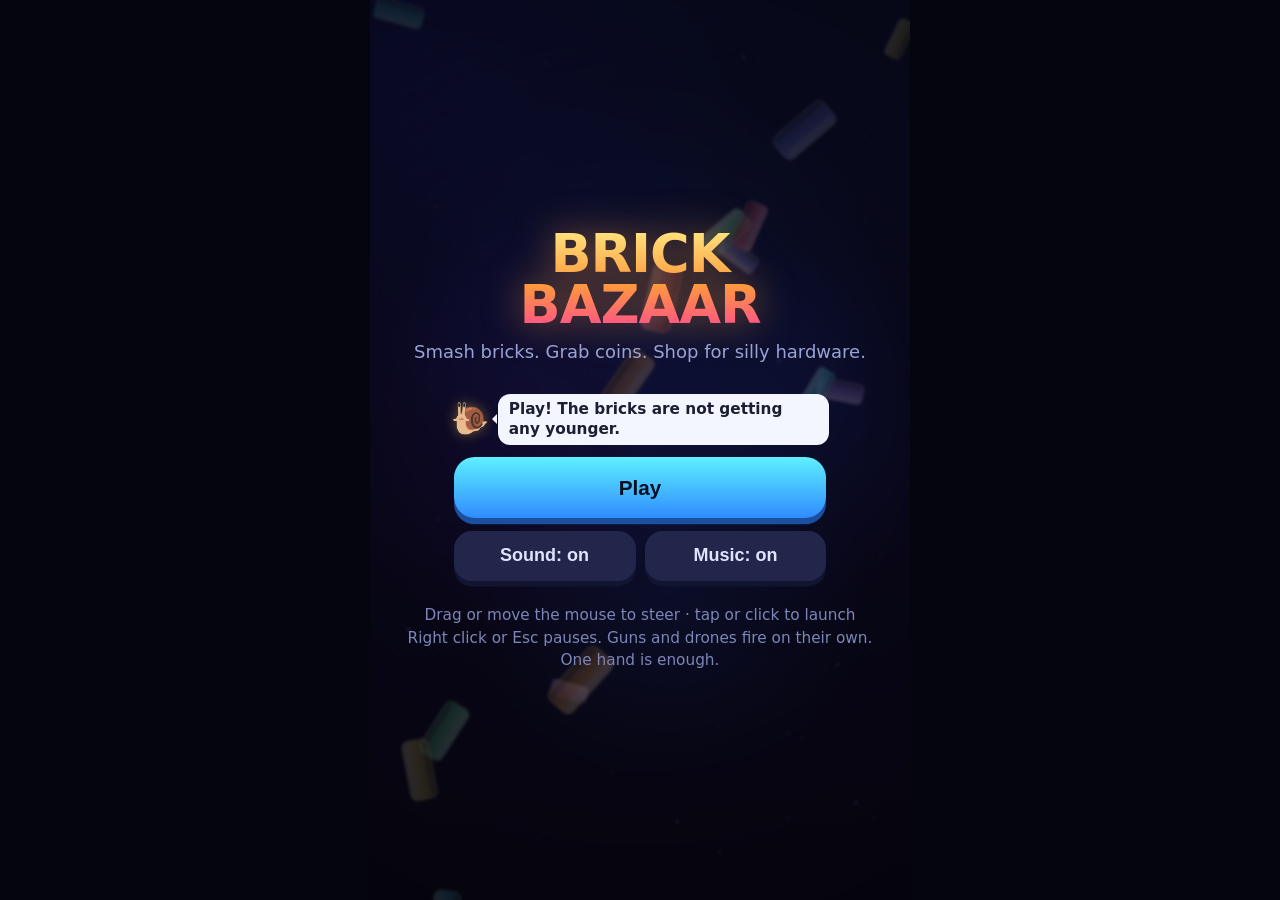
==== brick-bazaar/index.html @ 011cdf93 "feat(brick-bazaar): dropped ideas revisited: creatures, genre rounds, seals Ideas from earlier round" ====
<!doctype html>
<html lang="en">
<head>
<meta charset="utf-8">
<meta name="viewport" content="width=device-width, initial-scale=1, maximum-scale=1, user-scalable=no, viewport-fit=cover">
<meta name="theme-color" content="#0b0d1a">
<meta name="apple-mobile-web-app-capable" content="yes">
<meta name="mobile-web-app-capable" content="yes">
<title>Brick Bazaar</title>
<link rel="stylesheet" href="style.css?v=21">
<link rel="stylesheet" href="minigames.css?v=21">
</head>
<body>
<div id="wrap">
  <canvas id="game"></canvas>
  <button id="pauseBtn" aria-label="Pause">II</button>
  <div id="overlay"></div>
</div>
<script src="audio.js?v=21"></script>
<script src="levels.js?v=21"></script>
<script src="snail.js?v=21"></script>
<script src="minigames.js?v=21"></script>
<script src="rounds.js?v=21"></script>
<script src="game.js?v=21"></script>
</body>
</html>
---- brick-bazaar/style.css ----
* { box-sizing: border-box; -webkit-tap-highlight-color: transparent; }
html, body {
  margin: 0; height: 100%; background: #05060d; color: #e8ecff;
  font-family: system-ui, -apple-system, "Segoe UI", Roboto, sans-serif;
  overflow: hidden; user-select: none; -webkit-user-select: none;
  overscroll-behavior: none;
}
body { display: flex; align-items: center; justify-content: center; }
#wrap { position: relative; }
canvas { display: block; touch-action: none; }

#pauseBtn {
  position: absolute; top: 0.5em; right: 0.5em; width: 2.6em; height: 2.6em;
  border-radius: 0.8em; border: 1px solid #ffffff30; background: #ffffff14; color: #e8ecff;
  font-weight: 800; font-size: 1em; letter-spacing: -0.1em; cursor: pointer; display: none;
}

#overlay {
  position: absolute; inset: 0; display: none; flex-direction: column;
  background: rgba(6, 7, 18, 0.92); backdrop-filter: blur(3px); -webkit-backdrop-filter: blur(3px);
  touch-action: pan-y;
}
#overlay.show { display: flex; }

.center { margin: auto; text-align: center; padding: 1.5em; width: 100%; }
.logo { font-size: 3em; font-weight: 900; line-height: 0.95; letter-spacing: -0.02em;
  background: linear-gradient(180deg, #ffe680, #ff9a3d 55%, #ff4f8b); -webkit-background-clip: text;
  background-clip: text; color: transparent; margin-bottom: 0.2em; }
.tag { color: #9aa3d6; margin-bottom: 1.8em; }
.big {
  display: block; width: 100%; max-width: 18em; margin: 0.6em auto; padding: 0.9em 1em;
  font-size: 1.15em; font-weight: 800; border-radius: 1em; border: 0; cursor: pointer;
  background: linear-gradient(180deg, #5ef0ff, #2f8cff); color: #041021;
  box-shadow: 0 0.3em 0 #1b4fa0;
}
.big:active { transform: translateY(0.2em); box-shadow: 0 0.1em 0 #1b4fa0; }
.big.alt { background: #22264a; color: #dfe4ff; box-shadow: 0 0.3em 0 #121530; }
.big.gold { background: linear-gradient(180deg, #ffe680, #ffb02e); color: #2a1700; box-shadow: 0 0.3em 0 #a86a00; }
.hint { color: #7d86b8; font-size: 0.85em; margin-top: 1.5em; line-height: 1.5; }
.stat { font-size: 1.1em; margin: 0.3em 0; color: #c9d0ff; }
.stat b { color: #ffe680; }
h2 { margin: 0 0 0.6em; font-size: 2em; }

/* Shop */
.shop { display: flex; flex-direction: column; height: 100%; padding: 0.8em 0.8em 0.6em; }
.shop-head { display: flex; align-items: center; justify-content: space-between; gap: 0.5em; }
.shop-head .t { font-size: 1.5em; font-weight: 900; color: #ffe680; }
.shop-head .sub { color: #9aa3d6; font-size: 0.85em; }
.coins { font-size: 1.35em; font-weight: 900; color: #ffd84a; background: #2a2410; border: 1px solid #ffd84a55;
  padding: 0.3em 0.7em; border-radius: 0.8em; white-space: nowrap; }
.summary { margin-top: 0.5em; font-size: 0.8em; color: #b8c0f0; background: #ffffff0d; border-radius: 0.7em;
  padding: 0.45em 0.7em; display: flex; flex-wrap: wrap; gap: 0.2em 0.9em; }
.summary b { color: #ffe680; }
.tabs { display: grid; grid-template-columns: repeat(4, 1fr); gap: 0.35em; margin: 0.6em 0 0.5em; flex-shrink: 0; }
.tabs::-webkit-scrollbar { display: none; }
.tab { min-width: 0; overflow: hidden; text-overflow: ellipsis; padding: 0.55em 0.3em; border-radius: 0.7em; border: 1px solid #ffffff1c; background: #ffffff0a;
  color: #b8c0f0; font-weight: 700; font-size: 0.85em; cursor: pointer; white-space: nowrap; }
.tab.on { background: #ffe680; color: #251a00; border-color: #ffe680; }
.items { flex: 1; overflow-y: auto; display: grid; grid-template-columns: 1fr 1fr; gap: 0.5em; align-content: start;
  padding-bottom: 0.4em; -webkit-overflow-scrolling: touch; touch-action: pan-y; }
.card { background: #161a36; border: 1px solid #ffffff14; border-radius: 0.9em; padding: 0.6em; display: flex;
  flex-direction: column; gap: 0.3em; min-height: 9.5em; }
.card .top { display: flex; align-items: center; gap: 0.4em; }
.card .ic { font-size: 1.6em; line-height: 1; }
.card .nm { font-weight: 800; font-size: 0.95em; line-height: 1.15; }
.card .ds { font-size: 0.75em; color: #a3abd9; line-height: 1.3; flex: 1; }
.pips { display: flex; gap: 0.2em; }
.pip { width: 0.7em; height: 0.35em; border-radius: 0.2em; background: #ffffff1f; }
.pip.on { background: #5ef0ff; }
.buy { border: 0; border-radius: 0.6em; padding: 0.55em 0.4em; font-weight: 800; font-size: 0.9em; cursor: pointer;
  background: linear-gradient(180deg, #ffe680, #ffb02e); color: #2a1700; }
.buy.no { background: #2b2f52; color: #7f88bb; cursor: default; }
.buy.max { background: #1f3b2c; color: #7cf2a8; cursor: default; }
.card.locked { opacity: 0.55; }
.shopfoot { padding-top: 0.5em; }
.shopfoot .big { margin: 0 auto; max-width: none; }
.flash { animation: fl 0.35s; }
@keyframes fl { 0% { transform: scale(1); } 40% { transform: scale(1.04); background: #2a3a6a; } 100% { transform: scale(1); } }

/* Translucent overlay: the canvas stays visible behind menus and results */
#overlay.see { background: rgba(6, 7, 18, 0.62); backdrop-filter: blur(1.5px); -webkit-backdrop-filter: blur(1.5px); }
.pair { display: flex; gap: 0.5em; max-width: 20.7em; margin: 0.6em auto; }
.pair .big { margin: 0; font-size: 1em; padding: 0.8em 0.4em; }
.logo { filter: drop-shadow(0 0 0.35em #ff9a3d88); animation: logo 2.6s ease-in-out infinite; }
@keyframes logo { 0%, 100% { transform: translateY(0) rotate(-1.5deg); } 50% { transform: translateY(-0.12em) rotate(1.5deg); } }
.big { position: relative; overflow: hidden; }
.big.gold::after { content: ""; position: absolute; top: 0; bottom: 0; width: 30%; left: -40%;
  background: linear-gradient(100deg, transparent, #ffffff90, transparent); animation: shine 2.4s infinite; }
@keyframes shine { 0%, 55% { left: -40%; } 100% { left: 120%; } }
.newbest { font-weight: 900; color: #ffe680; letter-spacing: 0.1em; margin-bottom: 0.5em; animation: pulse 0.7s ease-in-out infinite alternate; }
@keyframes pulse { from { transform: scale(1); } to { transform: scale(1.12); } }
.owned { text-align: left; max-width: 20.7em; margin: 0.8em auto 0; font-size: 0.78em; color: #a3abd9; line-height: 1.45; }
.owned b { color: #ffe680; }

/* Level results */
.tally-sub { color: #9aa3d6; font-weight: 800; letter-spacing: 0.12em; font-size: 0.85em; }
.tally-title { font-size: 2.8em; font-weight: 900; line-height: 1; margin: 0.1em 0 0.15em;
  background: linear-gradient(180deg, #ffffff, #ffe680 50%, #ff9a3d); -webkit-background-clip: text; background-clip: text; color: transparent;
  animation: pop 0.5s cubic-bezier(0.2, 1.6, 0.4, 1) both; }
@keyframes pop { from { transform: scale(0.3); opacity: 0; } to { transform: scale(1); opacity: 1; } }
.stars { font-size: 3.4em; line-height: 1; letter-spacing: 0.08em; }
.star { display: inline-block; color: #ffffff22; }
.star.on { color: #ffd84a; text-shadow: 0 0 0.3em #ffb02e; animation: star 0.5s cubic-bezier(0.2, 1.8, 0.4, 1) both; }
@keyframes star { from { transform: scale(0) rotate(-120deg); opacity: 0; } to { transform: scale(1) rotate(0); opacity: 1; } }
.starnotes { display: flex; justify-content: center; flex-wrap: wrap; gap: 0.2em 0.9em; font-size: 0.8em; margin: 0.4em 0 1em; }
.starnotes .ok { color: #7cf2a8; }
.starnotes .no { color: #7d86b8; }
.trows { max-width: 17em; margin: 0 auto; }
.trow { display: flex; justify-content: space-between; padding: 0.28em 0; color: #c9d0ff; border-bottom: 1px solid #ffffff12; }
.trow b { color: #ffe680; font-variant-numeric: tabular-nums; }
.trow.total { border-bottom: 0; font-size: 1.35em; font-weight: 900; color: #ffffff; padding-top: 0.45em; }
.trow.total b::after { content: " 🪙"; }
.tally-streak { color: #9aa3d6; font-size: 0.85em; margin: 0.5em 0 1.1em; }
.tally-streak b { color: #ffe680; }

/* Relic choice */
.relics { display: flex; flex-direction: column; gap: 0.6em; max-width: 21em; margin: 0 auto; }
.relic { display: grid; grid-template-columns: 3em 1fr; grid-template-rows: auto auto; column-gap: 0.7em; text-align: left; cursor: pointer;
  padding: 0.8em; border-radius: 1em; border: 2px solid #ffe68066; background: linear-gradient(160deg, #2a2350, #161a36); color: #e8ecff;
  font: inherit; animation: pop 0.45s cubic-bezier(0.2, 1.5, 0.4, 1) both; box-shadow: 0 0 1.2em #ffb02e33; }
.relic:active { transform: scale(0.97); border-color: #ffe680; }
.ric { grid-row: 1 / 3; font-size: 2.4em; line-height: 1; align-self: center; text-align: center; }
.rnm { font-weight: 900; font-size: 1.1em; color: #ffe680; }
.rds { font-size: 0.82em; color: #b8c0f0; line-height: 1.3; }
.relicbar { margin-top: 0.4em; font-size: 0.85em; color: #9aa3d6; }
.relicbar span { font-size: 1.25em; margin-left: 0.15em; }

/* Shop extras */
.card { position: relative; }
.card.can { border-color: #ffe68055; }
.card.onsale { border-color: #ff7ad9; box-shadow: 0 0 0.9em #ff7ad944; }
.sale { position: absolute; top: -0.45em; right: -0.3em; background: #ff4f8b; color: #fff; font-weight: 900; font-size: 0.72em;
  padding: 0.2em 0.5em; border-radius: 0.6em; transform: rotate(8deg); animation: pulse 0.6s ease-in-out infinite alternate; }
.tab { position: relative; overflow: visible; }
.tab.can::after { content: ""; position: absolute; top: -0.2em; right: -0.2em; width: 0.6em; height: 0.6em; border-radius: 50%; background: #7cf2a8; box-shadow: 0 0 0.4em #7cf2a8; }
.tab i { font-style: normal; font-weight: 900; color: #ff7ad9; margin-left: 0.25em; }
.tab.on i { color: #b0124e; }
.coins.bump { animation: bump 0.3s; }
@keyframes bump { 40% { transform: scale(1.18); } }

/* Wild tab, lucky spin */
.lvl { font-size: 0.75em; font-weight: 800; color: #5ef0ff; }
.shopmsg { margin-top: 0.4em; padding: 0.4em 0.7em; border-radius: 0.7em; background: #2a2410; border: 1px solid #ffd84a55; color: #ffe680;
  font-weight: 800; font-size: 0.9em; animation: pop 0.35s cubic-bezier(0.2, 1.5, 0.4, 1) both; }
.spin { max-width: 18em; margin: 0 auto 0.6em; min-height: 3.4em; }
.spin .big { margin: 0 auto; font-size: 1em; padding: 0.7em 1em; border: 2px dashed #ffe68088; }
.reel { font-size: 2.2em; line-height: 1.2; }
.prize { font-weight: 900; color: #ffe680; animation: pop 0.4s cubic-bezier(0.2, 1.6, 0.4, 1) both; }

/* Stock that arrives level by level */
.sale.new { background: #2f8cff; }
.notabs { margin: 0.7em 0 0.6em; color: #9aa3d6; font-size: 0.85em; }
.teaser { grid-column: 1 / -1; text-align: center; padding: 0.8em; border: 1px dashed #ffffff2a; border-radius: 0.9em; color: #7d86b8; font-size: 0.85em; }
.unlock { max-width: 20em; margin: 0 auto 0.8em; padding: 0.5em 0.7em; border-radius: 0.8em; background: #12233f; border: 1px solid #5ef0ff55;
  color: #bfe9ff; font-size: 0.85em; line-height: 1.5; animation: pop 0.45s cubic-bezier(0.2, 1.5, 0.4, 1) 0.9s both; }
.unlock b { color: #ffffff; white-space: nowrap; }
.tab { font-size: 0.82em; }
.tally-title.late { color: #ff8a5c; text-shadow: 0 0 0.6em #ff2a4d88; }
.trow.lost { color: #ff9aa8; }
.trow.lost b { color: #ff6b8b; }
.heatnote { max-width: 20em; margin: 0 auto 0.8em; padding: 0.5em 0.7em; border-radius: 0.8em; background: #14263a; border: 1px solid #a8e6ff55; color: #cfeaff; font-size: 0.85em; }
.heatnote.up { background: #3a1a12; border-color: #ff9a3d88; color: #ffd9b0; font-weight: 700; }
.nospin { color: #ff9aa8; font-size: 0.85em; margin: 0 0 0.8em; }
.keeper { display: flex; align-items: center; gap: 0.5em; margin-top: 0.45em; flex-shrink: 0; }
.keeper .snail { font-size: 1.7em; line-height: 1; filter: drop-shadow(0 0 0.2em #ffd84a66); }
.keeper .bubble { position: relative; flex: 1; padding: 0.4em 0.7em; border-radius: 0.8em; background: #f4f6ff; color: #1b1f33; font-size: 0.85em; font-weight: 600; line-height: 1.25; }
.keeper .bubble::before { content: ""; position: absolute; left: -0.4em; top: 50%; margin-top: -0.35em; border: 0.35em solid transparent; border-right-color: #f4f6ff; border-left: 0; }
.minis { display: flex; gap: 0.4em; margin-bottom: 0.4em; }
.mini { flex: 1; padding: 0.45em 0.4em; border-radius: 0.7em; border: 1px solid #ffffff2a; background: #ffffff10; color: #e8ecff; font: inherit; font-size: 0.85em; font-weight: 700; cursor: pointer; }
.mini:disabled { opacity: 0.4; cursor: default; }
.mini.armed { background: #ffd84a; color: #2a2410; border-color: #ffd84a; }
.shopmsg .mini { display: inline-block; flex: none; margin-left: 0.4em; padding: 0.2em 0.6em; background: #ffd84a; color: #2a2410; border-color: #ffd84a; }
.stk { display: grid; grid-template-columns: 2.2em 1fr; column-gap: 0.5em; align-items: center; padding: 0.55em 0.6em; border-radius: 0.9em; background: #ffffff08; border: 1px solid #ffffff14; color: #7d86b8; }
.stk .si { grid-row: 1 / 3; font-size: 1.7em; text-align: center; filter: grayscale(1) opacity(0.5); }
.stk b { font-size: 0.85em; }
.stk i { font-style: normal; font-size: 0.72em; line-height: 1.25; }
.stk.on { background: #12233f; border-color: #5ef0ff55; color: #c9d0ff; }
.stk.on .si { filter: none; }
.stk.on b { color: #ffffff; }
.stat.life { font-size: 0.85em; color: #9aa3d6; margin-top: 0.8em; }
.relic.kit { padding-top: 0.5em; padding-bottom: 0.5em; }
.big:disabled { opacity: 0.45; cursor: default; }
.crash { max-width: 19em; margin: 0 auto; background: #c9ccd6; color: #15171f; border: 2px solid #ffffff; border-right-color: #6a6f80; border-bottom-color: #6a6f80; text-align: left; font-family: Tahoma, Verdana, sans-serif; }
.crash .ct { background: #1b2a8a; color: #ffffff; font-weight: 700; font-size: 0.85em; padding: 0.35em 0.6em; }
.crash .cb { padding: 1em 0.8em; font-size: 0.9em; line-height: 1.5; }
.cbtns { display: flex; gap: 0.6em; justify-content: center; padding: 0 0.8em 0.9em; }
.cbtn { flex: 1; padding: 0.4em; background: #c9ccd6; border: 2px solid #ffffff; border-right-color: #6a6f80; border-bottom-color: #6a6f80; font: inherit; font-size: 0.85em; color: #15171f; cursor: pointer; }
.tallyv { display: flex; flex-direction: column; width: 100%; height: 100%; padding: 1em 1.2em 0.8em; text-align: center; }
.tbody { flex: 1; min-height: 0; overflow-y: auto; display: flex; flex-direction: column; justify-content: center; }
.tbody > * { flex-shrink: 0; }
.tfoot { flex-shrink: 0; padding-top: 0.6em; }
.tfoot .big { margin: 0 auto; }
.tparts { font-size: 0.72em; color: #7d86b8; text-align: right; padding: 0.15em 0 0.3em; }
.chip { max-width: 21em; margin: 0.35em auto 0; padding: 0.35em 0.7em; border-radius: 0.8em; background: #14263a; border: 1px solid #a8e6ff44; color: #cfeaff; font-size: 0.8em; }
.chip.hot { background: #3a1a12; border-color: #ff9a3d88; color: #ffd9b0; font-weight: 700; }
.chip.bad { background: #3a1222; border-color: #ff6b8b66; color: #ffb0c0; }
.chip.new { background: #12233f; border-color: #5ef0ff55; color: #c9d0ff; }
.chip b { color: #ffffff; white-space: nowrap; }
.tallyv .keeper, .center .keeper { max-width: 21em; margin: 0.6em auto 0.2em; text-align: left; }
.tallyv .unlock { margin: 0.35em auto 0; font-size: 0.8em; }
.tallyv .stars { font-size: 2.8em; }
.tallyv .trows { width: 100%; margin-top: 0.5em; }
.mghost { width: 100%; height: 100%; }
.relic .rds i { font-style: normal; color: #ffe680; }

/* Seals, sets and the price lock */
.purse { display: flex; flex-direction: column; align-items: flex-end; gap: 0.25em; }
.coins.seals { font-size: 0.95em; color: #bfe9ff; background: #12233f; border-color: #5ef0ff55; }
.setline { font-size: 0.68em; line-height: 1.25; color: #9aa3d6; border-top: 1px dashed #ffffff22; padding-top: 0.3em; }
.setline.on { color: #7cf2a8; }
.sale.lock { background: #2f8cff; }
---- brick-bazaar/minigames.css ----
/* Brick Bazaar arcade mini-games. All sizes in em: the host font size scales everything. */

.mg-root { display: flex; flex-direction: column; height: 100%; width: 100%; padding: 0.8em; gap: 0.35em;
  color: #e8ecff; text-align: center; overflow: hidden; touch-action: manipulation;
  user-select: none; -webkit-user-select: none; }
.mg-root button { font: inherit; color: inherit; -webkit-tap-highlight-color: transparent; }

.mg-head { display: flex; align-items: center; justify-content: center; gap: 0.35em; flex-shrink: 0; }
.mg-ic { font-size: 1.8em; line-height: 1; }
.mg-title { font-size: 1.6em; font-weight: 900; color: #ffe680; line-height: 1.1; }
.mg-rules { color: #b8c0f0; font-size: 0.95em; min-height: 1.3em; flex-shrink: 0; }
.mg-stake { font-size: 0.9em; color: #9aa3d6; background: #ffffff0d; border-radius: 0.7em; padding: 0.35em 0.7em;
  align-self: center; max-width: 100%; flex-shrink: 0; }
.mg-stake b { color: #ffe680; }

.mg-area { flex: 1; min-height: 0; position: relative; display: flex; flex-direction: column; justify-content: center; }
.mg-foot { flex-shrink: 0; min-height: 4.2em; display: flex; flex-direction: column; justify-content: flex-end; }

.mg-big { display: block; width: 100%; max-width: 18em; margin: 0.5em auto 0.3em; padding: 0.9em 1em;
  font-size: 1.15em; font-weight: 800; border-radius: 1em; border: 0; cursor: pointer;
  background: linear-gradient(180deg, #5ef0ff, #2f8cff); color: #041021; box-shadow: 0 0.3em 0 #1b4fa0; }
.mg-root .mg-big.mg-gold { background: linear-gradient(180deg, #ffe680, #ffb02e); color: #2a1700; box-shadow: 0 0.3em 0 #a86a00; }
.mg-big:active { transform: translateY(0.2em); box-shadow: 0 0.1em 0 #a86a00; }

.mg-result { font-size: 1.05em; color: #ff9aa8; animation: mg-pop 0.4s cubic-bezier(0.2, 1.6, 0.4, 1) both; }
.mg-result b { color: #ffffff; }
.mg-result.mg-won { color: #ffe680; }
.mg-keeper { display: flex; align-items: center; gap: 0.5em; margin-top: 0.45em; text-align: left; }
.mg-snail { font-size: 1.7em; line-height: 1; filter: drop-shadow(0 0 0.2em #ffd84a66); }
.mg-bubble { position: relative; flex: 1; padding: 0.4em 0.7em; border-radius: 0.8em; background: #f4f6ff; color: #1b1f33;
  font-size: 0.85em; font-weight: 600; line-height: 1.25; }
.mg-bubble::before { content: ""; position: absolute; left: -0.4em; top: 50%; margin-top: -0.35em;
  border: 0.35em solid transparent; border-right-color: #f4f6ff; border-left: 0; }

@keyframes mg-pop { from { transform: scale(0.6); opacity: 0; } to { transform: none; opacity: 1; } }
@keyframes mg-pulse { from { box-shadow: 0 0 0 0 #ffe68000; } to { box-shadow: 0 0 0 0.25em #ffe68055; } }
@keyframes mg-wobble { from { transform: rotate(-6deg); } to { transform: rotate(6deg); } }

/* Shell Game */
.mg-shells { position: relative; height: 10em; width: 100%; max-width: 24em; margin: 0 auto; }
.mg-shell { position: absolute; top: 2.5em; width: 33.333%; height: 6em; padding: 0; border: 0; background: none;
  cursor: pointer; transition: left var(--mg-d, 300ms) ease-in-out, transform var(--mg-d, 300ms) ease-in-out; }
.mg-cup { position: absolute; left: 0; right: 0; bottom: 0.5em; font-size: 3.4em; line-height: 1; z-index: 1;
  transition: transform 0.3s ease; filter: drop-shadow(0 0.1em 0.1em #0008); }
.mg-pearl { position: absolute; left: 50%; bottom: 0.6em; width: 1.4em; height: 1.4em; margin-left: -0.7em; border-radius: 50%;
  background: radial-gradient(circle at 35% 30%, #ffffff, #e6e2ff 40%, #a9a3d6); box-shadow: 0 0 0.6em #ffffffaa; opacity: 0; transition: opacity 0.2s; }
.mg-shell.mg-has.mg-up .mg-pearl { opacity: 1; }
.mg-shell.mg-up .mg-cup { transform: translateY(-0.75em); }
.mg-shell::after { content: ""; position: absolute; left: 15%; right: 15%; bottom: 0.2em; height: 0.5em; border-radius: 50%; background: #0006; }
.mg-pick .mg-shell .mg-cup { animation: mg-wobble 0.5s ease-in-out infinite alternate; }
.mg-shell.mg-chosen::after { background: #ffe68088; }

/* Snail Race */
.mg-lanes { display: flex; flex-direction: column; gap: 0.45em; width: 100%; }
.mg-lane { display: flex; flex-direction: column; gap: 0.2em; width: 100%; padding: 0.45em 0.55em; border-radius: 0.9em;
  border: 1px solid #ffffff14; background: #161a36; cursor: pointer; text-align: left; }
.mg-pick .mg-lane { animation: mg-pulse 0.7s ease-in-out infinite alternate; }
.mg-lane.mg-bet { border-color: #ffe680; background: #2a2410; }
.mg-lane.mg-lead .mg-track { background: #ffffff14; }
.mg-lane.mg-winner { border-color: #7cf2a8; box-shadow: 0 0 1em #7cf2a855; }
.mg-lane-info { display: flex; flex-wrap: wrap; align-items: baseline; gap: 0.1em 0.6em; font-size: 0.9em; }
.mg-lane-info b { flex: 1; min-width: 6em; }
.mg-odds { font-weight: 900; color: #5ef0ff; }
.mg-pays { color: #ffe680; font-size: 0.85em; }
.mg-track { position: relative; height: 3.1em; border-radius: 0.6em; background: #ffffff08;
  border-right: 0.25em dashed #ffffffaa; }
.mg-runner { position: absolute; left: 0; bottom: 0.1em; width: 2em; text-align: center; }
.mg-body { display: inline-block; font-size: 1.6em; line-height: 1.1; transform: scaleX(-1); }
.mg-sleep .mg-body { opacity: 0.6; }
.mg-say { position: absolute; bottom: 2.7em; left: 0; white-space: nowrap; padding: 0.1em 0.45em; border-radius: 0.6em;
  background: #f4f6ff; color: #1b1f33; font-size: 0.7em; font-weight: 700; opacity: 0; transition: opacity 0.15s; z-index: 2;
  pointer-events: none; }
.mg-say.mg-on { opacity: 1; }

/* Whack-a-Thief */
.mg-whack-bar { display: flex; align-items: center; gap: 0.6em; width: 100%; max-width: 22em; margin: 0 auto; }
.mg-score { font-weight: 900; color: #ffe680; white-space: nowrap; }
.mg-timebox { flex: 1; height: 0.6em; border-radius: 0.3em; background: #ffffff14; overflow: hidden; }
.mg-time { display: block; width: 100%; height: 100%; background: linear-gradient(90deg, #ff4f8b, #ffe680); }
.mg-cry { min-height: 1.4em; font-size: 0.85em; color: #ff9aa8; font-weight: 700; margin: 0.2em 0; }
.mg-grid { display: grid; grid-template-columns: repeat(3, 1fr); gap: 0.5em; width: 100%; max-width: 22em; margin: 0 auto; }
.mg-crate { position: relative; aspect-ratio: 1; padding: 0; border-radius: 0.9em; border: 1px solid #ffffff14;
  background: #161a36; cursor: pointer; overflow: hidden; touch-action: none; }
.mg-box { position: absolute; left: 0; right: 0; bottom: 0.05em; font-size: 2.6em; line-height: 1; z-index: 1; pointer-events: none; }
.mg-pop { position: absolute; left: 0; right: 0; bottom: 0.4em; font-size: 2.8em; line-height: 1; pointer-events: none;
  transform: translateY(1.2em); transition: transform 0.12s ease-out; }
.mg-crate.mg-out .mg-pop { transform: translateY(-0.15em); z-index: 2; }
.mg-crate.mg-out { background: #2a1d3a; }
.mg-crate.mg-out.mg-is-snail { background: #13302a; }
.mg-crate.mg-hit { background: #4a1530; }

/* Mortimer on the game area */
.mg-root [hidden] { display: none; }
.mg-keeper.mg-live { width: 100%; max-width: 22em; margin: 0 auto 0.5em; flex-shrink: 0; }
.mg-snail.mg-hop { animation: mg-hop 0.35s ease-out; }
@keyframes mg-hop { 40% { transform: translateY(-0.35em) rotate(-8deg); } }

/* Claw Machine */
.mg-cab { position: relative; height: 12em; width: 100%; max-width: 22em; margin: 0 auto; border-radius: 0.9em;
  border: 0.2em solid #ff4f8b; background: linear-gradient(180deg, #1d2350, #161a36); overflow: hidden; }
.mg-claw { position: absolute; top: 0; left: 8.333%; width: 2.6em; margin-left: -1.3em; z-index: 3;
  display: flex; flex-direction: column; align-items: center; pointer-events: none; }
.mg-cable { width: 0.2em; height: 1em; background: #b8c0f0; transition: height 0.8s ease-in-out; }
.mg-claw.mg-down .mg-cable { height: 7.4em; }
.mg-hand { width: 2.4em; height: 1.4em; border: 0.3em solid #ffe680; border-top-width: 0.45em; border-radius: 0.3em 0.3em 1.2em 1.2em;
  border-bottom-color: transparent; transition: transform 0.2s; }
.mg-claw.mg-shut .mg-hand { transform: scaleX(0.7); }
.mg-prize { position: absolute; bottom: 0; width: 16.667%; height: 4em; transition: transform 0.25s ease-in; }
.mg-prize.mg-lift { transform: translateY(-6.4em); transition: transform 0.8s ease-in-out; }
.mg-prize.mg-won .mg-toy { animation: mg-pop 0.4s cubic-bezier(0.2, 1.6, 0.4, 1) both; filter: drop-shadow(0 0 0.3em #ffe680); }
.mg-toy { position: absolute; left: 0; right: 0; bottom: 1.1em; font-size: 2.4em; line-height: 1; }
.mg-tag { position: absolute; left: 0; right: 0; bottom: 0.1em; font-size: 0.8em; font-weight: 900; color: #ffe680; }
.mg-pick .mg-drop { animation: mg-pulse 0.7s ease-in-out infinite alternate; }

/* Higher or Lower */
.mg-pips { display: flex; justify-content: center; gap: 0.5em; margin-bottom: 0.6em; }
.mg-pip { padding: 0.2em 0.6em; border-radius: 0.6em; background: #ffffff0d; color: #9aa3d6; font-weight: 800; }
.mg-pip.mg-on { background: #ffe680; color: #2a1700; animation: mg-pop 0.4s cubic-bezier(0.2, 1.6, 0.4, 1) both; }
.mg-cards { display: flex; justify-content: center; gap: 1.2em; margin-bottom: 0.4em; }
.mg-card { width: 3.2em; height: 4.4em; border-radius: 0.4em; background: #f4f6ff; color: #1b1f33; font-size: 1.9em; font-weight: 900;
  display: flex; align-items: center; justify-content: center; box-shadow: 0 0.2em 0 #0006; }
.mg-card.mg-red { color: #e0204f; }
.mg-card.mg-back { background: repeating-linear-gradient(45deg, #2f8cff, #2f8cff 0.3em, #1b4fa0 0.3em, #1b4fa0 0.6em);
  border: 0.12em solid #f4f6ff; }
.mg-card.mg-deal { animation: mg-wobble 0.25s ease-in-out infinite alternate; }
.mg-hilo { display: grid; grid-template-columns: 1fr 1fr; gap: 0 0.6em; width: 100%; max-width: 22em; margin: 0 auto; }
.mg-hilo .mg-big { padding: 0.8em 0.4em; }
.mg-hilo .mg-cash { grid-column: 1 / -1; }
.mg-root .mg-big:disabled { opacity: 0.45; cursor: default; }

/* Snail Curling */
.mg-rink { display: flex; justify-content: center; align-items: flex-end; gap: 0.8em; }
.mg-ice { position: relative; width: 6.5em; margin: 1em 0 1.2em; border-radius: 0.8em;
  background: linear-gradient(180deg, #cfe9ff, #eef6ff); box-shadow: 0 0 0 0.6em #cfe9ff, 0 0 0 0.75em #ffffff33; }
.mg-house { position: absolute; left: 50%; width: 0; height: 0; }
.mg-ring { position: absolute; left: 0; top: 0; transform: translate(-50%, -50%); border-radius: 50%; }
.mg-ring:nth-child(1) { background: #2f8cff; }
.mg-ring:nth-child(2) { background: #f4f6ff; }
.mg-ring:nth-child(3) { background: #ff4f8b; }
.mg-leaf { position: absolute; left: 0; top: 0; transform: translate(-50%, -50%); font-size: 0.9em; line-height: 1; }
.mg-stone { position: absolute; left: 50%; bottom: 0; font-size: 1.8em; line-height: 1; transform: translate(-50%, 50%); z-index: 2;
  filter: drop-shadow(0 0.1em 0.1em #0006); }
.mg-stone.mg-slide { transition: bottom 1.6s cubic-bezier(0.15, 0.7, 0.3, 1), opacity 0.3s; }
.mg-stone.mg-gone { opacity: 0; }
.mg-meter { position: relative; width: 1.2em; margin: 1em 0 1.2em; border-radius: 0.6em; background: #ffffff14; overflow: hidden; }
.mg-fill { position: absolute; left: 0; right: 0; bottom: 0; height: 0; background: linear-gradient(0deg, #5ef0ff, #ff4f8b); }
.mg-mark { position: absolute; left: 0; right: 0; height: 0.25em; margin-bottom: -0.125em; background: #ffe680; z-index: 1; }
.mg-shots { min-height: 1.4em; font-weight: 900; color: #ffe680; }
.mg-hold { touch-action: none; -webkit-touch-callout: none; }
.mg-pick .mg-hold { animation: mg-pulse 0.7s ease-in-out infinite alternate; }
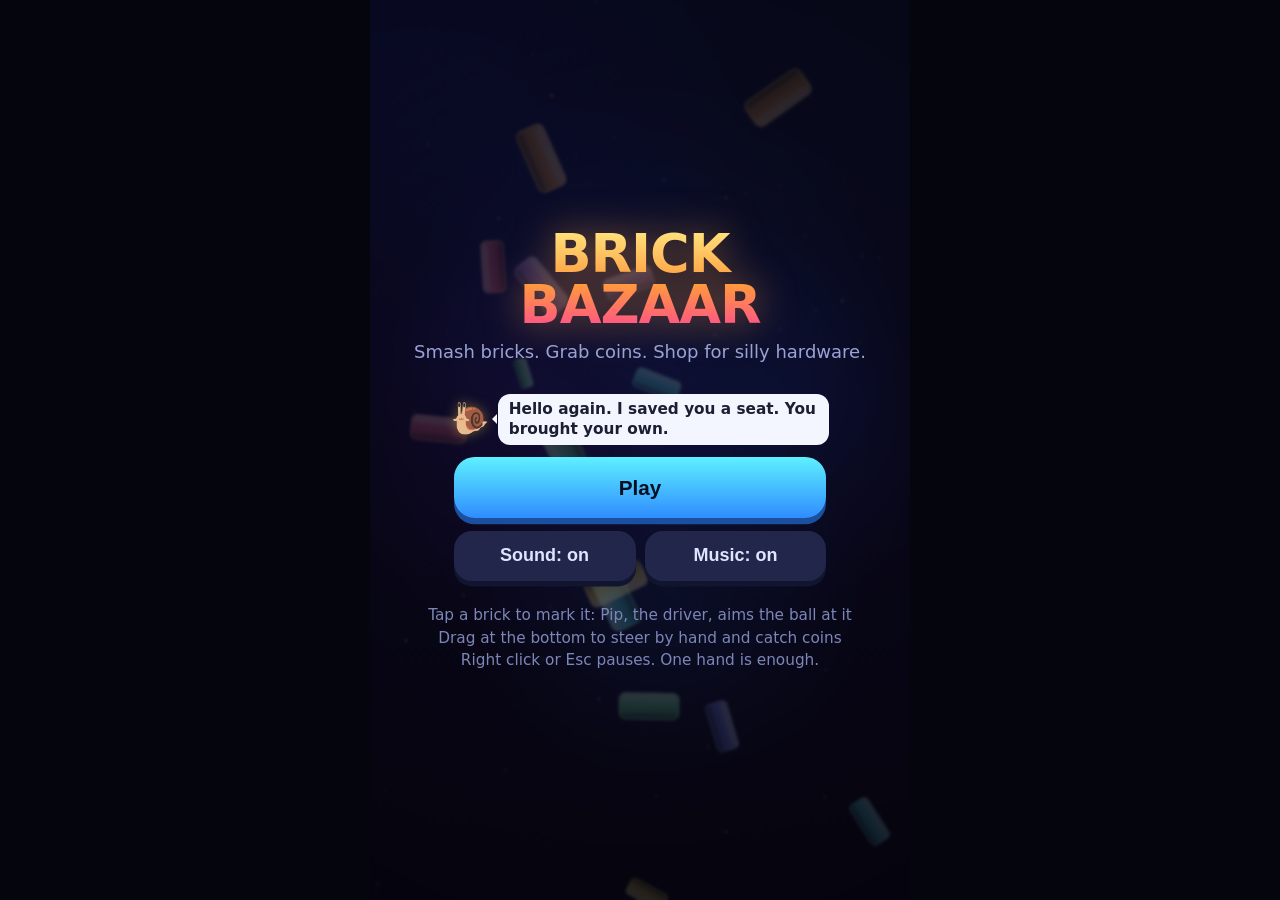
==== commit 92bfd255: "feat(brick-bazaar): autopilot paddle, tap marks, manual grip An autopilot (Pip) moves the paddle. A " ====
--- a/brick-bazaar/index.html
+++ b/brick-bazaar/index.html
@@ -7,8 +7,8 @@
 <meta name="apple-mobile-web-app-capable" content="yes">
 <meta name="mobile-web-app-capable" content="yes">
 <title>Brick Bazaar</title>
-<link rel="stylesheet" href="style.css?v=21">
-<link rel="stylesheet" href="minigames.css?v=21">
+<link rel="stylesheet" href="style.css?v=22">
+<link rel="stylesheet" href="minigames.css?v=22">
 </head>
 <body>
 <div id="wrap">
@@ -16,11 +16,11 @@
   <button id="pauseBtn" aria-label="Pause">II</button>
   <div id="overlay"></div>
 </div>
-<script src="audio.js?v=21"></script>
-<script src="levels.js?v=21"></script>
-<script src="snail.js?v=21"></script>
-<script src="minigames.js?v=21"></script>
-<script src="rounds.js?v=21"></script>
-<script src="game.js?v=21"></script>
+<script src="audio.js?v=22"></script>
+<script src="levels.js?v=22"></script>
+<script src="snail.js?v=22"></script>
+<script src="minigames.js?v=22"></script>
+<script src="rounds.js?v=22"></script>
+<script src="game.js?v=22"></script>
 </body>
 </html>
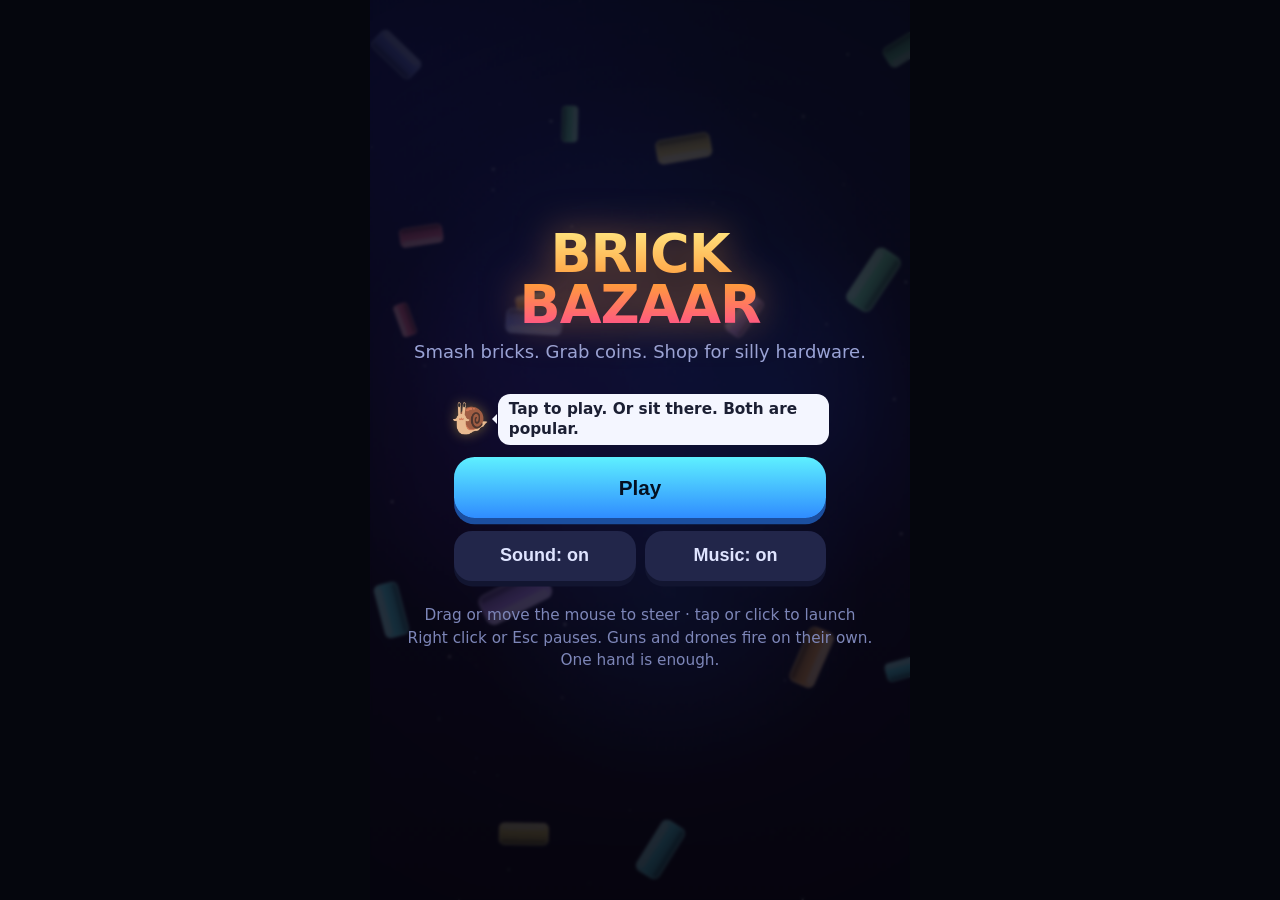
==== commit 13c364de: "feat(brick-bazaar): manual paddle back, Pip's pins, events, rival crow The autopilot control is gone" ====
--- a/brick-bazaar/index.html
+++ b/brick-bazaar/index.html
@@ -7,8 +7,8 @@
 <meta name="apple-mobile-web-app-capable" content="yes">
 <meta name="mobile-web-app-capable" content="yes">
 <title>Brick Bazaar</title>
-<link rel="stylesheet" href="style.css?v=22">
-<link rel="stylesheet" href="minigames.css?v=22">
+<link rel="stylesheet" href="style.css?v=23">
+<link rel="stylesheet" href="minigames.css?v=23">
 </head>
 <body>
 <div id="wrap">
@@ -16,11 +16,11 @@
   <button id="pauseBtn" aria-label="Pause">II</button>
   <div id="overlay"></div>
 </div>
-<script src="audio.js?v=22"></script>
-<script src="levels.js?v=22"></script>
-<script src="snail.js?v=22"></script>
-<script src="minigames.js?v=22"></script>
-<script src="rounds.js?v=22"></script>
-<script src="game.js?v=22"></script>
+<script src="audio.js?v=23"></script>
+<script src="levels.js?v=23"></script>
+<script src="snail.js?v=23"></script>
+<script src="minigames.js?v=23"></script>
+<script src="rounds.js?v=23"></script>
+<script src="game.js?v=23"></script>
 </body>
 </html>
--- a/brick-bazaar/minigames.css
+++ b/brick-bazaar/minigames.css
@@ -148,3 +148,36 @@
 .mg-shots { min-height: 1.4em; font-weight: 900; color: #ffe680; }
 .mg-hold { touch-action: none; -webkit-touch-callout: none; }
 .mg-pick .mg-hold { animation: mg-pulse 0.7s ease-in-out infinite alternate; }
+
+/* Scratch & Sniff */
+.mg-game-scratch .mg-pips { flex-wrap: wrap; gap: 0.3em; margin-bottom: 0.5em; }
+.mg-game-scratch .mg-pip { padding: 0.2em 0.4em; font-size: 0.9em; white-space: nowrap; }
+.mg-count { margin: 0 0.25em; font-size: 0.8em; letter-spacing: 0.05em; }
+.mg-scratch { display: grid; grid-template-columns: repeat(3, 1fr); gap: 0.45em; width: 100%; max-width: 16em; margin: 0 auto; }
+.mg-cell { position: relative; aspect-ratio: 1; padding: 0; border-radius: 0.8em; border: 0; background: #f4f6ff;
+  cursor: pointer; overflow: hidden; touch-action: none; -webkit-touch-callout: none; box-shadow: 0 0.2em 0 #0006; }
+.mg-sym { position: absolute; inset: 0; display: flex; align-items: center; justify-content: center; font-size: 2.3em;
+  line-height: 1; pointer-events: none; }
+.mg-foil { position: absolute; inset: 0; pointer-events: none; opacity: calc(1 - var(--mg-rub, 0) * 0.55);
+  background: radial-gradient(circle at 30% 25%, #ffffff66, transparent 40%),
+    repeating-linear-gradient(135deg, #c9cfe8, #c9cfe8 0.35em, #9aa3d6 0.35em, #9aa3d6 0.7em); }
+.mg-foil::after { content: "?"; position: absolute; inset: 0; display: flex; align-items: center; justify-content: center;
+  font-size: 1.6em; font-weight: 900; color: #ffffffaa; }
+.mg-cell.mg-rubbing .mg-foil { animation: mg-scrub 0.1s linear infinite alternate; }
+.mg-cell.mg-open .mg-foil { opacity: 0; animation: mg-peel 0.35s ease-in; }
+.mg-cell.mg-open .mg-sym { animation: mg-pop 0.4s cubic-bezier(0.2, 1.6, 0.4, 1) both; }
+.mg-cell.mg-peek .mg-foil { opacity: 0.2; }
+.mg-cell.mg-peek .mg-foil::after { content: none; }
+.mg-cell.mg-peek .mg-sym { opacity: 0.6; }
+.mg-smell { position: absolute; right: 0.15em; top: 0.1em; font-size: 1.1em; line-height: 1; opacity: 0; pointer-events: none; }
+.mg-cell.mg-stinky { background: #d8f2c4; }
+.mg-cell.mg-stinky .mg-smell { opacity: 1; animation: mg-wobble 0.5s ease-in-out infinite alternate; }
+.mg-cell.mg-sock { background: #b8f08a; box-shadow: 0 0 1em #b8f08a88; }
+.mg-cell.mg-sock .mg-sym { animation: mg-pop 0.4s cubic-bezier(0.2, 1.6, 0.4, 1) both, mg-wobble 0.3s ease-in-out 0.4s infinite alternate; }
+@keyframes mg-scrub { from { transform: translate(-0.06em, 0.04em); } to { transform: translate(0.06em, -0.04em); } }
+@keyframes mg-peel { from { opacity: calc(1 - var(--mg-rub, 0) * 0.55); } to { transform: translate(30%, -40%) rotate(18deg) scale(0.7); opacity: 0; } }
+
+/* Salad Sling */
+.mg-field { display: block; width: 100%; max-width: 17em; aspect-ratio: 300 / 340; margin: 0 auto 0.3em; border-radius: 0.9em;
+  background: linear-gradient(180deg, #1d2350, #161a36); touch-action: none; -webkit-touch-callout: none; cursor: grab; }
+.mg-pick .mg-field { animation: mg-pulse 0.7s ease-in-out infinite alternate; }
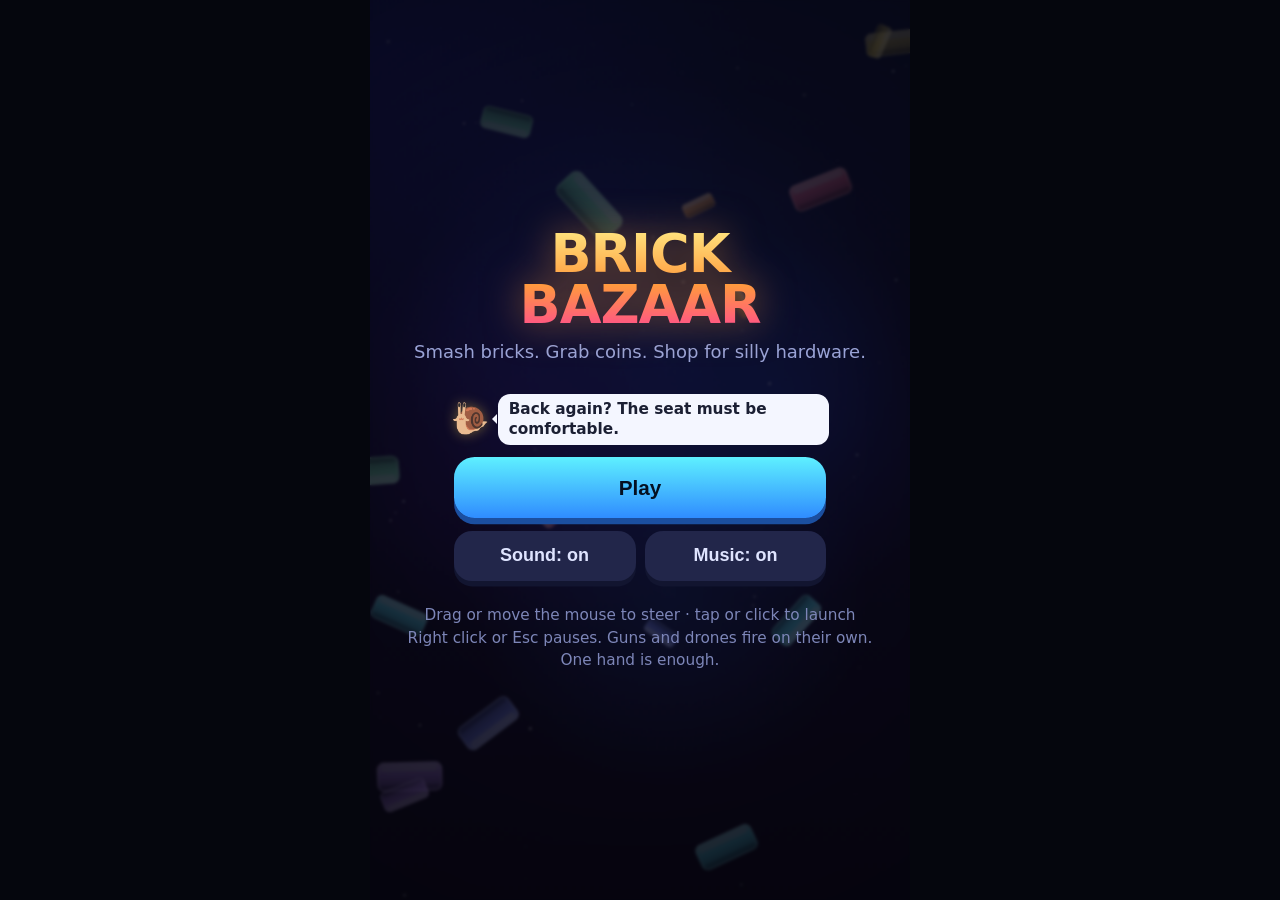
==== commit 2d615c16: "feat(brick-bazaar): physical coins, no floor, mole mini-boss, new events The floor line is gone. A c" ====
--- a/brick-bazaar/index.html
+++ b/brick-bazaar/index.html
@@ -7,8 +7,8 @@
 <meta name="apple-mobile-web-app-capable" content="yes">
 <meta name="mobile-web-app-capable" content="yes">
 <title>Brick Bazaar</title>
-<link rel="stylesheet" href="style.css?v=23">
-<link rel="stylesheet" href="minigames.css?v=23">
+<link rel="stylesheet" href="style.css?v=24">
+<link rel="stylesheet" href="minigames.css?v=24">
 </head>
 <body>
 <div id="wrap">
@@ -16,11 +16,11 @@
   <button id="pauseBtn" aria-label="Pause">II</button>
   <div id="overlay"></div>
 </div>
-<script src="audio.js?v=23"></script>
-<script src="levels.js?v=23"></script>
-<script src="snail.js?v=23"></script>
-<script src="minigames.js?v=23"></script>
-<script src="rounds.js?v=23"></script>
-<script src="game.js?v=23"></script>
+<script src="audio.js?v=24"></script>
+<script src="levels.js?v=24"></script>
+<script src="snail.js?v=24"></script>
+<script src="minigames.js?v=24"></script>
+<script src="rounds.js?v=24"></script>
+<script src="game.js?v=24"></script>
 </body>
 </html>
--- a/brick-bazaar/minigames.css
+++ b/brick-bazaar/minigames.css
@@ -181,3 +181,40 @@
 .mg-field { display: block; width: 100%; max-width: 17em; aspect-ratio: 300 / 340; margin: 0 auto 0.3em; border-radius: 0.9em;
   background: linear-gradient(180deg, #1d2350, #161a36); touch-action: none; -webkit-touch-callout: none; cursor: grab; }
 .mg-pick .mg-field { animation: mg-pulse 0.7s ease-in-out infinite alternate; }
+
+/* Coin Stack. The coin width (3em) and thickness (0.69em) match STACK_EM and STACK_THICK. */
+.mg-tally { min-height: 1.4em; font-weight: 900; color: #ffe680; white-space: nowrap; }
+.mg-tower { position: relative; flex-shrink: 0; width: 100%; max-width: 18em; margin: 0 auto; border-radius: 0.9em;
+  background: linear-gradient(180deg, #1d2350, #161a36); overflow: hidden; touch-action: none; -webkit-touch-callout: none;
+  cursor: pointer; }
+.mg-rail { position: absolute; left: 0.6em; right: 0.6em; top: 0.9em; border-top: 0.15em dashed #b8c0f055; }
+.mg-plate { position: absolute; left: 50%; bottom: 0.7em; width: 6em; height: 1em; margin-left: -3em; border-radius: 50%;
+  background: radial-gradient(ellipse at 50% 35%, #f4f6ff, #9aa3d6 70%); box-shadow: 0 0.25em 0 #0006; }
+.mg-pile { position: absolute; left: 50%; width: 0; height: 0; transform-origin: 0 0; }
+.mg-pile.mg-tip { transition: transform 0.5s cubic-bezier(0.5, 0, 0.9, 0.6); }
+.mg-coin { position: absolute; width: 3em; height: 0.69em; border-radius: 50%; box-sizing: border-box;
+  background: linear-gradient(180deg, #fff2a8, #ffc23a 45%, #c98a12); border: 0.08em solid #8a5a00;
+  box-shadow: inset 0 0.12em 0 #ffffffaa; }
+.mg-coin.mg-bank { background: linear-gradient(180deg, #e8fff4, #7cf2a8 45%, #2a9c62); border-color: #14603a; }
+.mg-coin.mg-land { animation: mg-squash 0.25s ease-out; }
+.mg-coin.mg-tumble { transform: translate(var(--mg-fx), var(--mg-fy)) rotate(var(--mg-fr)); opacity: 0;
+  transition: transform 0.9s cubic-bezier(0.4, 0, 0.9, 0.5), opacity 0.4s ease-in 0.6s; }
+.mg-lock { position: absolute; left: 100%; top: 50%; margin: -0.6em 0 0 0.3em; font-size: 0.75em; font-weight: 900;
+  color: #7cf2a8; white-space: nowrap; line-height: 1.2; }
+.mg-tumble .mg-lock { opacity: 0; }
+.mg-swing { margin-left: -1.5em; z-index: 2; }
+.mg-swing.mg-fall { transition: bottom 0.35s cubic-bezier(0.5, 0, 1, 0.6); }
+.mg-swing.mg-lost { transition: bottom 0.6s ease-in, transform 0.6s ease-in; transform: rotate(70deg); }
+.mg-swing.mg-hide { visibility: hidden; }
+.mg-pick .mg-swing { filter: drop-shadow(0 0 0.35em #ffe680aa); }
+.mg-tower.mg-shake { animation: mg-shake 0.4s ease-in-out 0.3s; }
+.mg-level { position: relative; flex-shrink: 0; width: 100%; max-width: 12em; height: 0.8em; margin: 0.5em auto 0;
+  border-radius: 0.4em; background: linear-gradient(90deg, #ff4f8b, #ffe680 20%, #7cf2a8 40%, #7cf2a8 60%, #ffe680 80%, #ff4f8b); }
+.mg-bubble-mark { position: absolute; left: 50%; top: -0.2em; width: 0.5em; height: 1.2em; margin-left: -0.25em;
+  border-radius: 0.25em; background: #f4f6ff; box-shadow: 0 0 0 0.12em #1b1f33; transition: left 0.25s ease-out; }
+.mg-bubble-mark.mg-hot { animation: mg-wobble 0.15s ease-in-out infinite alternate; }
+.mg-btns { display: grid; grid-template-columns: 1fr 1fr; gap: 0 0.6em; width: 100%; max-width: 22em; margin: 0 auto; }
+.mg-btns .mg-big { padding: 0.8em 0.4em; touch-action: none; }
+.mg-btns:has(.mg-cash[hidden]) .mg-drop { grid-column: 1 / -1; }
+@keyframes mg-squash { 40% { transform: scale(1.12, 0.7); } }
+@keyframes mg-shake { 25% { transform: translateX(-0.3em); } 50% { transform: translateX(0.3em); } 75% { transform: translateX(-0.15em); } }
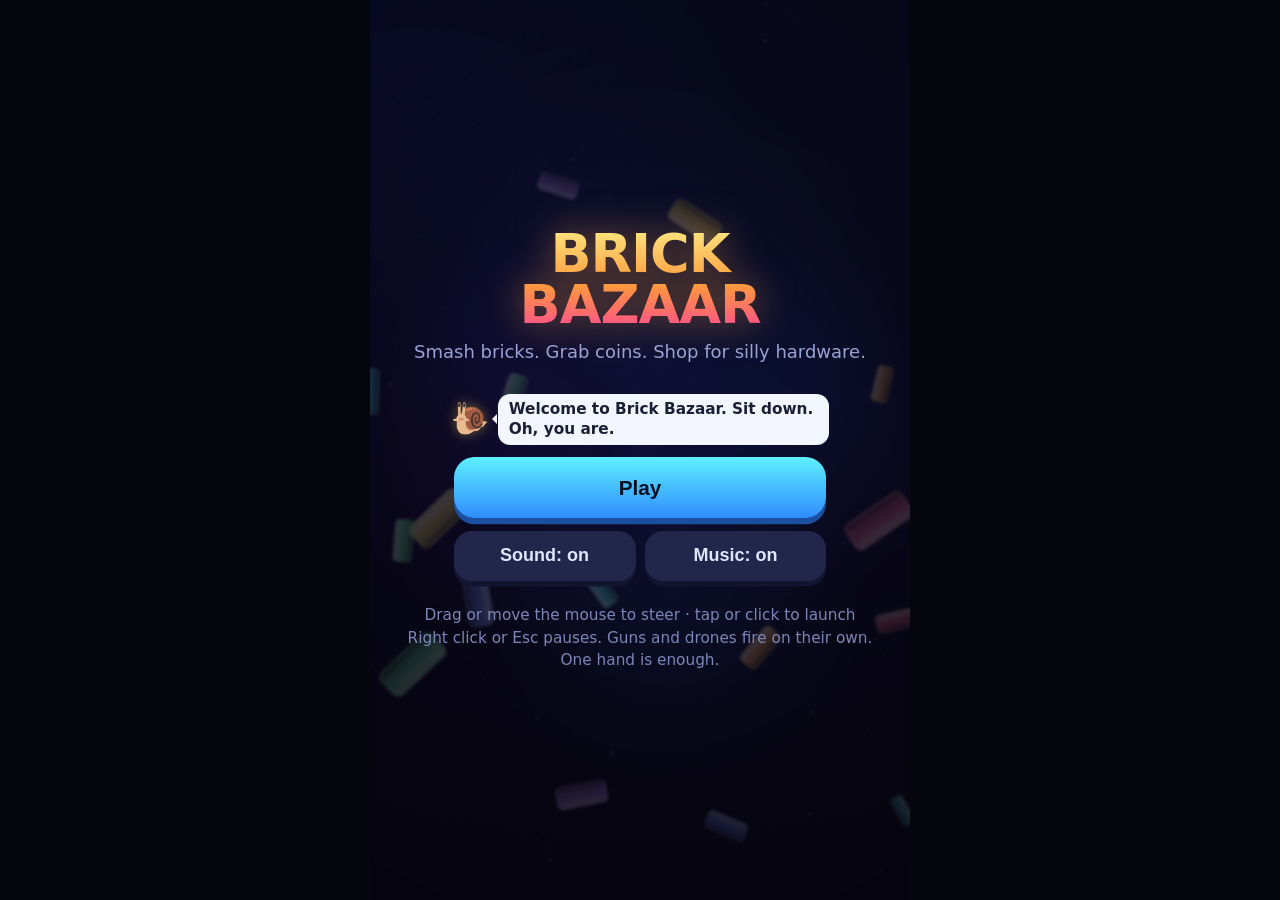
==== commit 41638ced: "feat(brick-bazaar): monster and boss art, super shots, capstones, raccoon Monsters and bosses are dr" ====
--- a/brick-bazaar/index.html
+++ b/brick-bazaar/index.html
@@ -7,8 +7,8 @@
 <meta name="apple-mobile-web-app-capable" content="yes">
 <meta name="mobile-web-app-capable" content="yes">
 <title>Brick Bazaar</title>
-<link rel="stylesheet" href="style.css?v=24">
-<link rel="stylesheet" href="minigames.css?v=24">
+<link rel="stylesheet" href="style.css?v=25">
+<link rel="stylesheet" href="minigames.css?v=25">
 </head>
 <body>
 <div id="wrap">
@@ -16,11 +16,13 @@
   <button id="pauseBtn" aria-label="Pause">II</button>
   <div id="overlay"></div>
 </div>
-<script src="audio.js?v=24"></script>
-<script src="levels.js?v=24"></script>
-<script src="snail.js?v=24"></script>
-<script src="minigames.js?v=24"></script>
-<script src="rounds.js?v=24"></script>
-<script src="game.js?v=24"></script>
+<script src="audio.js?v=25"></script>
+<script src="levels.js?v=25"></script>
+<script src="snail.js?v=25"></script>
+<script src="minigames.js?v=25"></script>
+<script src="rounds.js?v=25"></script>
+<script src="foeart.js?v=25"></script>
+<script src="bossart.js?v=25"></script>
+<script src="game.js?v=25"></script>
 </body>
 </html>
--- a/brick-bazaar/style.css
+++ b/brick-bazaar/style.css
@@ -56,7 +56,7 @@
 .tab { min-width: 0; overflow: hidden; text-overflow: ellipsis; padding: 0.55em 0.3em; border-radius: 0.7em; border: 1px solid #ffffff1c; background: #ffffff0a;
   color: #b8c0f0; font-weight: 700; font-size: 0.85em; cursor: pointer; white-space: nowrap; }
 .tab.on { background: #ffe680; color: #251a00; border-color: #ffe680; }
-.items { flex: 1; overflow-y: auto; display: grid; grid-template-columns: 1fr 1fr; gap: 0.5em; align-content: start;
+.items { flex: 1; overflow-y: auto; display: grid; grid-template-columns: 1fr 1fr; grid-auto-rows: max-content; gap: 0.5em; align-content: start;
   padding-bottom: 0.4em; -webkit-overflow-scrolling: touch; touch-action: pan-y; }
 .card { background: #161a36; border: 1px solid #ffffff14; border-radius: 0.9em; padding: 0.6em; display: flex;
   flex-direction: column; gap: 0.3em; min-height: 9.5em; }
--- a/brick-bazaar/minigames.css
+++ b/brick-bazaar/minigames.css
@@ -218,3 +218,40 @@
 .mg-btns:has(.mg-cash[hidden]) .mg-drop { grid-column: 1 / -1; }
 @keyframes mg-squash { 40% { transform: scale(1.12, 0.7); } }
 @keyframes mg-shake { 25% { transform: translateX(-0.3em); } 50% { transform: translateX(0.3em); } 75% { transform: translateX(-0.15em); } }
+
+/* Wobbly Wire. The wire is 5em from the top of the sky; WIRE_DEG sets the lean angle. */
+.mg-sky { position: relative; flex-shrink: 0; width: 100%; max-width: 22em; height: 11em; margin: 0 auto; border-radius: 0.9em;
+  background: linear-gradient(180deg, #1d2350, #161a36); overflow: hidden; touch-action: none; -webkit-touch-callout: none; }
+.mg-wire { position: absolute; left: 0.8em; right: 0.8em; top: 5em; height: 0.15em; background: #b8c0f0; }
+.mg-wire::before, .mg-wire::after { content: ""; position: absolute; top: 0; width: 0.35em; height: 6em; background: #c58a4a; }
+.mg-wire::before { left: 0; }
+.mg-wire::after { right: 0; }
+.mg-flag { position: absolute; top: 2.85em; font-size: 1.3em; line-height: 1; transform: translateX(-20%); }
+.mg-soup { position: absolute; left: 0; right: 0; bottom: 0; height: 2.4em; padding-top: 0.9em; font-size: 0.75em; font-weight: 900;
+  color: #14603a; border-radius: 50% 50% 0 0 / 0.8em 0.8em 0 0; background: linear-gradient(180deg, #b8f08a, #2a9c62); }
+.mg-splash { position: absolute; bottom: 1em; font-size: 2.4em; line-height: 1; opacity: 0; transform: translateX(-50%) scale(0.3);
+  pointer-events: none; z-index: 3; }
+.mg-splash.mg-on { opacity: 1; transform: translateX(-50%) scale(1.3); transition: transform 0.25s cubic-bezier(0.2, 1.6, 0.4, 1); }
+.mg-walker { position: absolute; top: 5em; left: 6%; width: 0; height: 0; z-index: 2; pointer-events: none; }
+.mg-lean { position: absolute; left: -2.5em; bottom: 0; width: 5em; height: 3.4em; transform-origin: 50% 100%; }
+.mg-pole { position: absolute; left: 0; right: 0; top: 1.3em; height: 0.2em; border-radius: 0.1em; background: #ffe680; }
+.mg-pole::before, .mg-pole::after { content: ""; position: absolute; top: -0.25em; width: 0.7em; height: 0.7em; border-radius: 50%;
+  background: #ff4f8b; }
+.mg-pole::before { left: -0.2em; }
+.mg-pole::after { right: -0.2em; }
+.mg-bug { position: absolute; left: 50%; bottom: 0; font-size: 1.9em; line-height: 1; transform: translateX(-50%); }
+.mg-cap { position: absolute; left: 50%; bottom: 1.45em; font-size: 1.1em; line-height: 1; transform: translateX(-35%) rotate(-12deg); }
+.mg-sweat { position: absolute; left: 66%; top: -0.2em; font-size: 0.9em; line-height: 1; opacity: 0; }
+.mg-lean.mg-hot .mg-sweat { opacity: 1; animation: mg-wobble 0.2s ease-in-out infinite alternate; }
+.mg-gust { position: absolute; bottom: 0.9em; font-size: 1.4em; line-height: 1; opacity: 0; transition: opacity 0.15s; }
+.mg-gust.mg-l { right: 2em; opacity: 1; transform: scaleX(-1); }
+.mg-gust.mg-r { left: 2em; opacity: 1; }
+.mg-balloon { position: absolute; left: -0.5em; bottom: 2.2em; font-size: 1.6em; line-height: 1; opacity: 0; }
+.mg-walker.mg-float .mg-balloon { opacity: 1; transition: opacity 0.2s; }
+.mg-walker.mg-float { animation: mg-float 1.2s ease-in 0.25s forwards; }
+.mg-walker.mg-plunge { top: 10em; transition: top 0.65s cubic-bezier(0.5, 0, 1, 0.6); }
+.mg-walker.mg-plunge .mg-lean { transition: transform 0.65s ease-in; }
+.mg-walker.mg-bow .mg-lean { animation: mg-wobble 0.3s ease-in-out 4 alternate; }
+.mg-sky.mg-shake { animation: mg-shake 0.4s ease-in-out; }
+.mg-btns .mg-big.mg-on { transform: translateY(0.2em); box-shadow: 0 0.1em 0 #1b4fa0; filter: brightness(1.2); }
+@keyframes mg-float { to { transform: translate(3em, -7em); } }
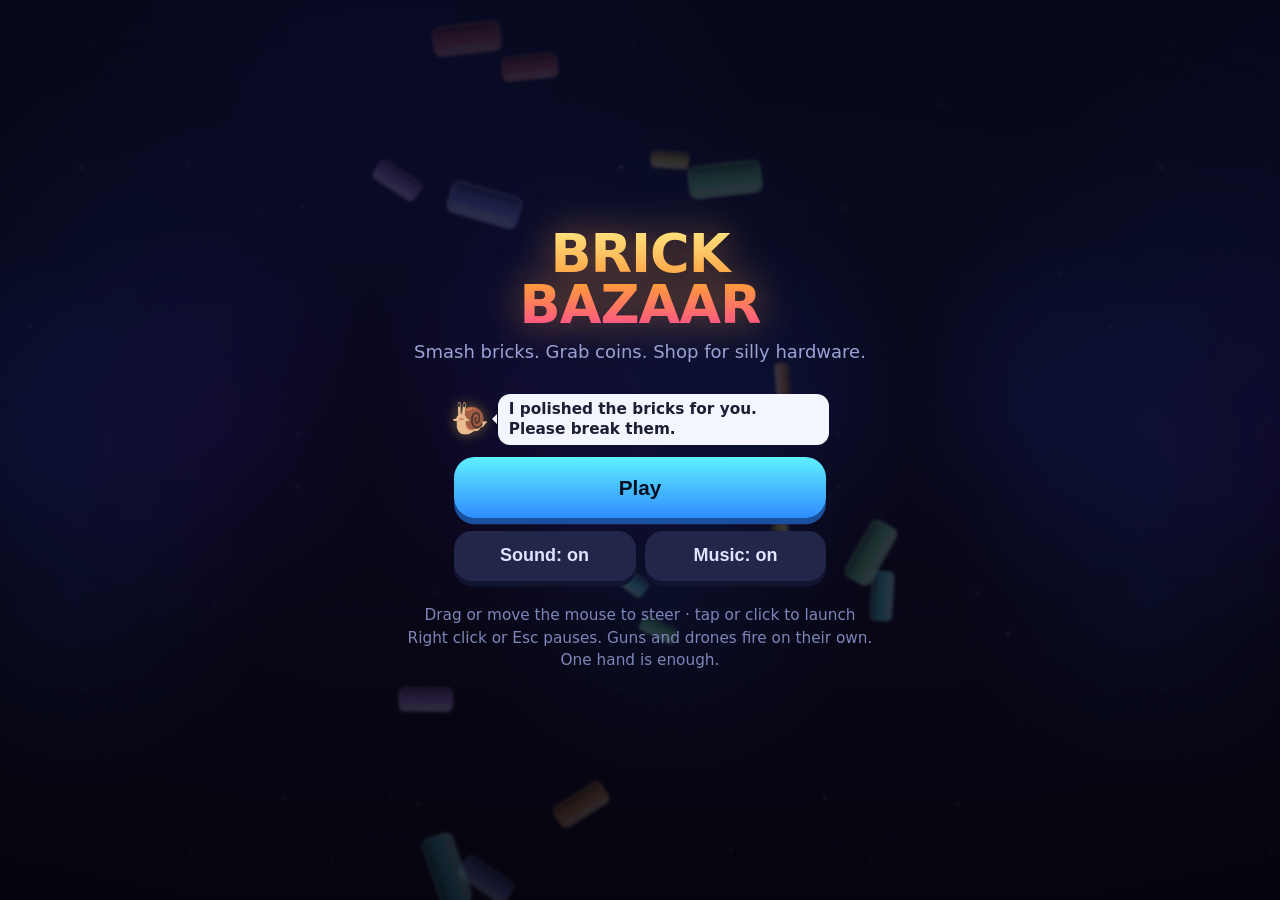
==== commit a72c3f3d: "feat(brick-bazaar): full-window canvas, districts, sixth boss, new capsules The canvas covers the wh" ====
--- a/brick-bazaar/index.html
+++ b/brick-bazaar/index.html
@@ -7,8 +7,8 @@
 <meta name="apple-mobile-web-app-capable" content="yes">
 <meta name="mobile-web-app-capable" content="yes">
 <title>Brick Bazaar</title>
-<link rel="stylesheet" href="style.css?v=25">
-<link rel="stylesheet" href="minigames.css?v=25">
+<link rel="stylesheet" href="style.css?v=26">
+<link rel="stylesheet" href="minigames.css?v=26">
 </head>
 <body>
 <div id="wrap">
@@ -16,13 +16,13 @@
   <button id="pauseBtn" aria-label="Pause">II</button>
   <div id="overlay"></div>
 </div>
-<script src="audio.js?v=25"></script>
-<script src="levels.js?v=25"></script>
-<script src="snail.js?v=25"></script>
-<script src="minigames.js?v=25"></script>
-<script src="rounds.js?v=25"></script>
-<script src="foeart.js?v=25"></script>
-<script src="bossart.js?v=25"></script>
-<script src="game.js?v=25"></script>
+<script src="audio.js?v=26"></script>
+<script src="levels.js?v=26"></script>
+<script src="snail.js?v=26"></script>
+<script src="minigames.js?v=26"></script>
+<script src="rounds.js?v=26"></script>
+<script src="foeart.js?v=26"></script>
+<script src="bossart.js?v=26"></script>
+<script src="game.js?v=26"></script>
 </body>
 </html>
--- a/brick-bazaar/style.css
+++ b/brick-bazaar/style.css
@@ -8,6 +8,7 @@
 body { display: flex; align-items: center; justify-content: center; }
 #wrap { position: relative; }
 canvas { display: block; touch-action: none; }
+#game { position: fixed; left: 0; top: 0; }
 
 #pauseBtn {
   position: absolute; top: 0.5em; right: 0.5em; width: 2.6em; height: 2.6em;
@@ -15,10 +16,11 @@
   font-weight: 800; font-size: 1em; letter-spacing: -0.1em; cursor: pointer; display: none;
 }
 
-#overlay {
-  position: absolute; inset: 0; display: none; flex-direction: column;
+#overlay { position: absolute; inset: 0; display: none; flex-direction: column; touch-action: pan-y; isolation: isolate; }
+/* A menu has the size of the field. Its shade covers the whole window, also the margins around the field. */
+#overlay::before {
+  content: ''; position: fixed; inset: 0; z-index: -1;
   background: rgba(6, 7, 18, 0.92); backdrop-filter: blur(3px); -webkit-backdrop-filter: blur(3px);
-  touch-action: pan-y;
 }
 #overlay.show { display: flex; }
 
@@ -63,7 +65,7 @@
 .card .top { display: flex; align-items: center; gap: 0.4em; }
 .card .ic { font-size: 1.6em; line-height: 1; }
 .card .nm { font-weight: 800; font-size: 0.95em; line-height: 1.15; }
-.card .ds { font-size: 0.75em; color: #a3abd9; line-height: 1.3; flex: 1; }
+.card .ds { font-size: 0.8em; color: #a3abd9; line-height: 1.3; flex: 1; }
 .pips { display: flex; gap: 0.2em; }
 .pip { width: 0.7em; height: 0.35em; border-radius: 0.2em; background: #ffffff1f; }
 .pip.on { background: #5ef0ff; }
@@ -78,7 +80,7 @@
 @keyframes fl { 0% { transform: scale(1); } 40% { transform: scale(1.04); background: #2a3a6a; } 100% { transform: scale(1); } }
 
 /* Translucent overlay: the canvas stays visible behind menus and results */
-#overlay.see { background: rgba(6, 7, 18, 0.62); backdrop-filter: blur(1.5px); -webkit-backdrop-filter: blur(1.5px); }
+#overlay.see::before { background: rgba(6, 7, 18, 0.62); backdrop-filter: blur(1.5px); -webkit-backdrop-filter: blur(1.5px); }
 .pair { display: flex; gap: 0.5em; max-width: 20.7em; margin: 0.6em auto; }
 .pair .big { margin: 0; font-size: 1em; padding: 0.8em 0.4em; }
 .logo { filter: drop-shadow(0 0 0.35em #ff9a3d88); animation: logo 2.6s ease-in-out infinite; }
@@ -206,6 +208,6 @@
 /* Seals, sets and the price lock */
 .purse { display: flex; flex-direction: column; align-items: flex-end; gap: 0.25em; }
 .coins.seals { font-size: 0.95em; color: #bfe9ff; background: #12233f; border-color: #5ef0ff55; }
-.setline { font-size: 0.68em; line-height: 1.25; color: #9aa3d6; border-top: 1px dashed #ffffff22; padding-top: 0.3em; }
+.setline { font-size: 0.72em; line-height: 1.25; color: #9aa3d6; border-top: 1px dashed #ffffff22; padding-top: 0.3em; }
 .setline.on { color: #7cf2a8; }
 .sale.lock { background: #2f8cff; }
--- a/brick-bazaar/minigames.css
+++ b/brick-bazaar/minigames.css
@@ -255,3 +255,44 @@
 .mg-sky.mg-shake { animation: mg-shake 0.4s ease-in-out; }
 .mg-btns .mg-big.mg-on { transform: translateY(0.2em); box-shadow: 0 0.1em 0 #1b4fa0; filter: brightness(1.2); }
 @keyframes mg-float { to { transform: translate(3em, -7em); } }
+
+/* Tiptoe Till. The floor is 1em from the bottom of the shop; tiptoeLeft sets the left of each thing. */
+.mg-clock { flex: none; width: 100%; max-width: 22em; margin: 0 auto 0.4em; }
+.mg-shop { position: relative; flex-shrink: 0; width: 100%; max-width: 22em; height: 9em; margin: 0 auto; border-radius: 0.9em;
+  background: linear-gradient(180deg, #1d2350, #161a36 75%, #3a2a1c 75%); overflow: hidden; touch-action: none;
+  -webkit-touch-callout: none; }
+.mg-pick .mg-shop { animation: mg-pulse 0.7s ease-in-out infinite alternate; }
+.mg-loot { position: absolute; bottom: 1em; font-size: 1.1em; line-height: 1; transform: translateX(-50%); }
+.mg-loot.mg-got { opacity: 0; transform: translate(-50%, -2.5em) scale(1.4); transition: transform 0.4s ease-out, opacity 0.4s ease-in; }
+.mg-jar { position: absolute; bottom: 0.9em; font-size: 2em; line-height: 1; transform: translateX(-50%); }
+.mg-nap { position: absolute; right: 0.2em; bottom: 0.8em; width: 3em; text-align: center; }
+.mg-mort { display: inline-block; font-size: 2.4em; line-height: 1; transition: transform 0.15s; }
+.mg-nap.mg-sleep .mg-mort { transform: scaleX(-1); }
+.mg-nap.mg-stir .mg-mort { transform: scaleX(-1); animation: mg-toss 0.1s linear infinite alternate; }
+.mg-nap.mg-look .mg-mort { transform: scale(1.15); }
+.mg-nap.mg-mad .mg-mort { animation: mg-shake 0.3s ease-in-out 3; }
+.mg-zzz { position: absolute; left: 1.8em; top: -1.2em; font-size: 1.1em; line-height: 1; opacity: 0; }
+.mg-nap.mg-sleep .mg-zzz { opacity: 1; animation: mg-wobble 0.8s ease-in-out infinite alternate; }
+.mg-alarm { position: absolute; left: 0; right: 0; top: -1.5em; font-size: 1.4em; line-height: 1; }
+.mg-nap.mg-look .mg-alarm { animation: mg-pop 0.25s cubic-bezier(0.2, 1.6, 0.4, 1) both; }
+.mg-broom { position: absolute; right: 2.6em; bottom: 1.5em; font-size: 2em; line-height: 1; opacity: 0; transform-origin: 80% 20%;
+  pointer-events: none; z-index: 3; }
+.mg-shop.mg-swat .mg-broom { opacity: 1; animation: mg-swat 0.5s ease-in 2; }
+.mg-coon { position: absolute; bottom: 0.8em; width: 0; height: 0; z-index: 2; pointer-events: none; }
+.mg-face { position: absolute; left: 0; bottom: 0; font-size: 2.2em; line-height: 1; transform: translateX(-50%); }
+.mg-coon.mg-walk .mg-face { animation: mg-tiptoe 0.25s ease-in-out infinite alternate; }
+.mg-plant { position: absolute; left: 0; bottom: -0.1em; font-size: 2.1em; line-height: 1; z-index: 1; opacity: 0;
+  transform: translateX(-30%) scale(0.6); transition: opacity 0.1s, transform 0.15s; }
+.mg-coon.mg-still .mg-plant { opacity: 1; transform: translateX(-30%); }
+.mg-sack { position: absolute; left: -1.6em; bottom: 0.2em; font-size: 1.1em; line-height: 1; opacity: 0; }
+.mg-coon.mg-flee { left: -15% !important; transition: left 1s ease-in; }
+.mg-coon.mg-flee .mg-sack, .mg-coon.mg-hug .mg-sack { opacity: 1; }
+.mg-coon.mg-hug .mg-face { animation: mg-tiptoe 0.15s ease-in-out 6 alternate; }
+.mg-coon.mg-caught .mg-face { animation: mg-tiptoe 0.06s linear infinite alternate; }
+.mg-coon.mg-fly .mg-face { transform: translate(-6em, -5em) rotate(-540deg); opacity: 0;
+  transition: transform 0.9s ease-out, opacity 0.5s ease-in 0.4s; animation: none; }
+.mg-btns:has(.mg-cash[hidden]) .mg-sneak { grid-column: 1 / -1; }
+.mg-pick .mg-sneak { animation: mg-pulse 0.7s ease-in-out infinite alternate; }
+@keyframes mg-tiptoe { from { transform: translate(-50%, 0) rotate(-5deg); } to { transform: translate(-50%, -0.25em) rotate(5deg); } }
+@keyframes mg-swat { 50% { transform: rotate(-70deg); } }
+@keyframes mg-toss { from { transform: scaleX(-1) rotate(-8deg); } to { transform: scaleX(-1) rotate(8deg); } }
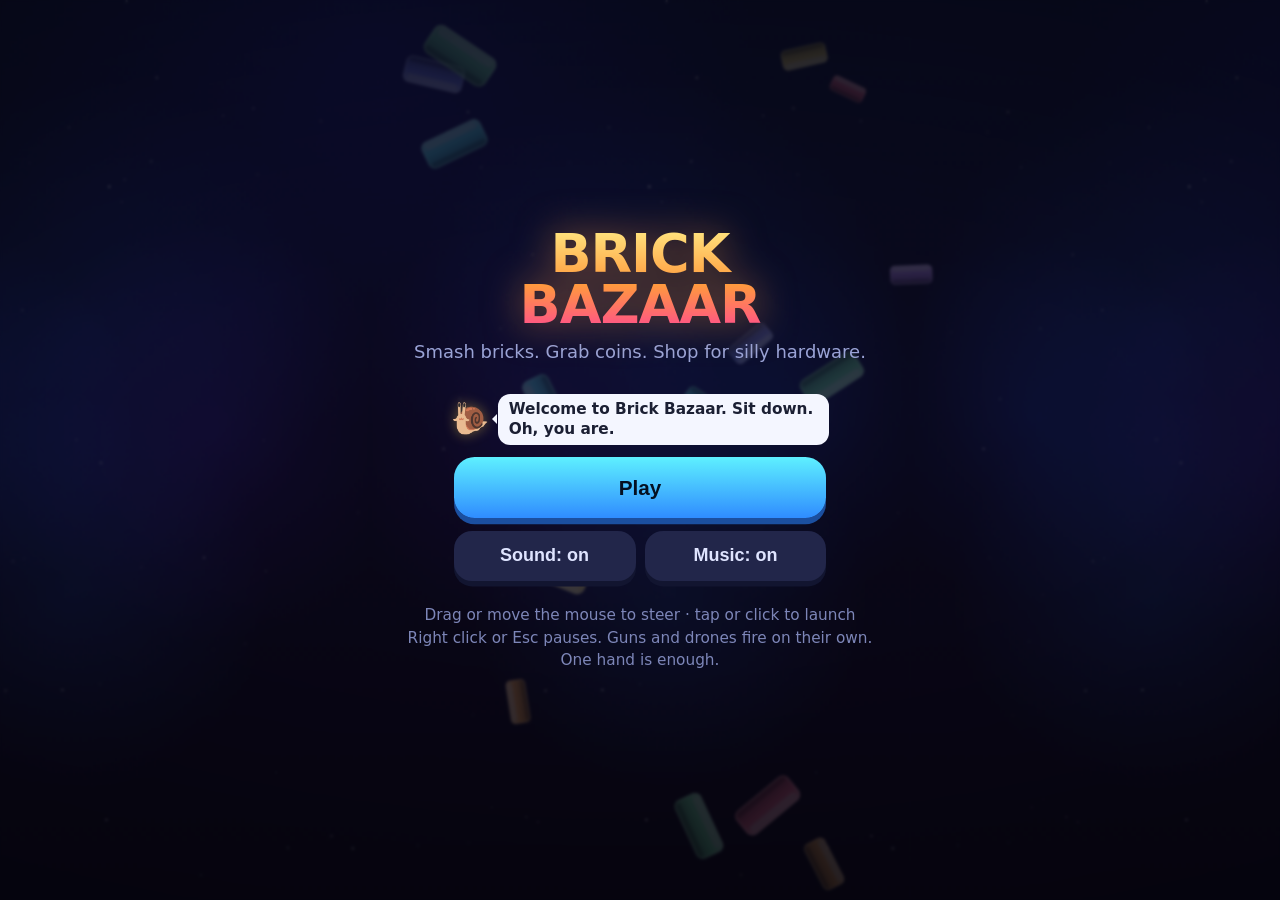
==== commit dbd62bf1: "Brick Bazaar: 100 levels, a final boss, wilder guns, more bots, relics and a story - Blimps are slow" ====
--- a/brick-bazaar/index.html
+++ b/brick-bazaar/index.html
@@ -7,8 +7,8 @@
 <meta name="apple-mobile-web-app-capable" content="yes">
 <meta name="mobile-web-app-capable" content="yes">
 <title>Brick Bazaar</title>
-<link rel="stylesheet" href="style.css?v=26">
-<link rel="stylesheet" href="minigames.css?v=26">
+<link rel="stylesheet" href="style.css?v=27">
+<link rel="stylesheet" href="minigames.css?v=27">
 </head>
 <body>
 <div id="wrap">
@@ -16,13 +16,15 @@
   <button id="pauseBtn" aria-label="Pause">II</button>
   <div id="overlay"></div>
 </div>
-<script src="audio.js?v=26"></script>
-<script src="levels.js?v=26"></script>
-<script src="snail.js?v=26"></script>
-<script src="minigames.js?v=26"></script>
-<script src="rounds.js?v=26"></script>
-<script src="foeart.js?v=26"></script>
-<script src="bossart.js?v=26"></script>
-<script src="game.js?v=26"></script>
+<script src="audio.js?v=27"></script>
+<script src="levels.js?v=27"></script>
+<script src="levels2.js?v=27"></script>
+<script src="lore.js?v=27"></script>
+<script src="snail.js?v=27"></script>
+<script src="minigames.js?v=27"></script>
+<script src="rounds.js?v=27"></script>
+<script src="foeart.js?v=27"></script>
+<script src="bossart.js?v=27"></script>
+<script src="game.js?v=27"></script>
 </body>
 </html>
--- a/brick-bazaar/style.css
+++ b/brick-bazaar/style.css
@@ -211,3 +211,13 @@
 .setline { font-size: 0.72em; line-height: 1.25; color: #9aa3d6; border-top: 1px dashed #ffffff22; padding-top: 0.3em; }
 .setline.on { color: #7cf2a8; }
 .sale.lock { background: #2f8cff; }
+
+/* the back room: story card, letter and ending */
+.lore { margin-top: 0.4em; padding: 0.4em 0.7em; border-radius: 0.7em; background: #1c2233; border: 1px solid #7cf2ff44; color: #dfe6ff; font-size: 0.8em; line-height: 1.3; flex-shrink: 0; }
+.lore b { color: #7cf2ff; }
+.lore .letter { margin-top: 0.3em; padding-top: 0.3em; border-top: 1px dashed #7cf2ff44; font-style: italic; color: #ffe9c8; }
+.lore .letter b { color: #ffd84a; font-style: normal; }
+.keeper .snail.small { font-size: 1em; padding: 0 0.35em; }
+.ending { max-width: 22em; margin: 0.6em auto; text-align: left; }
+.ending p { margin: 0.45em 0; padding: 0.5em 0.8em; border-radius: 0.7em; background: #1c2233; border: 1px solid #ffd84a55; color: #ffe9c8; font-size: 0.9em; line-height: 1.3; }
+.lore.sundry { background: #2a2410; border-color: #ffd84a55; color: #ffe680; }
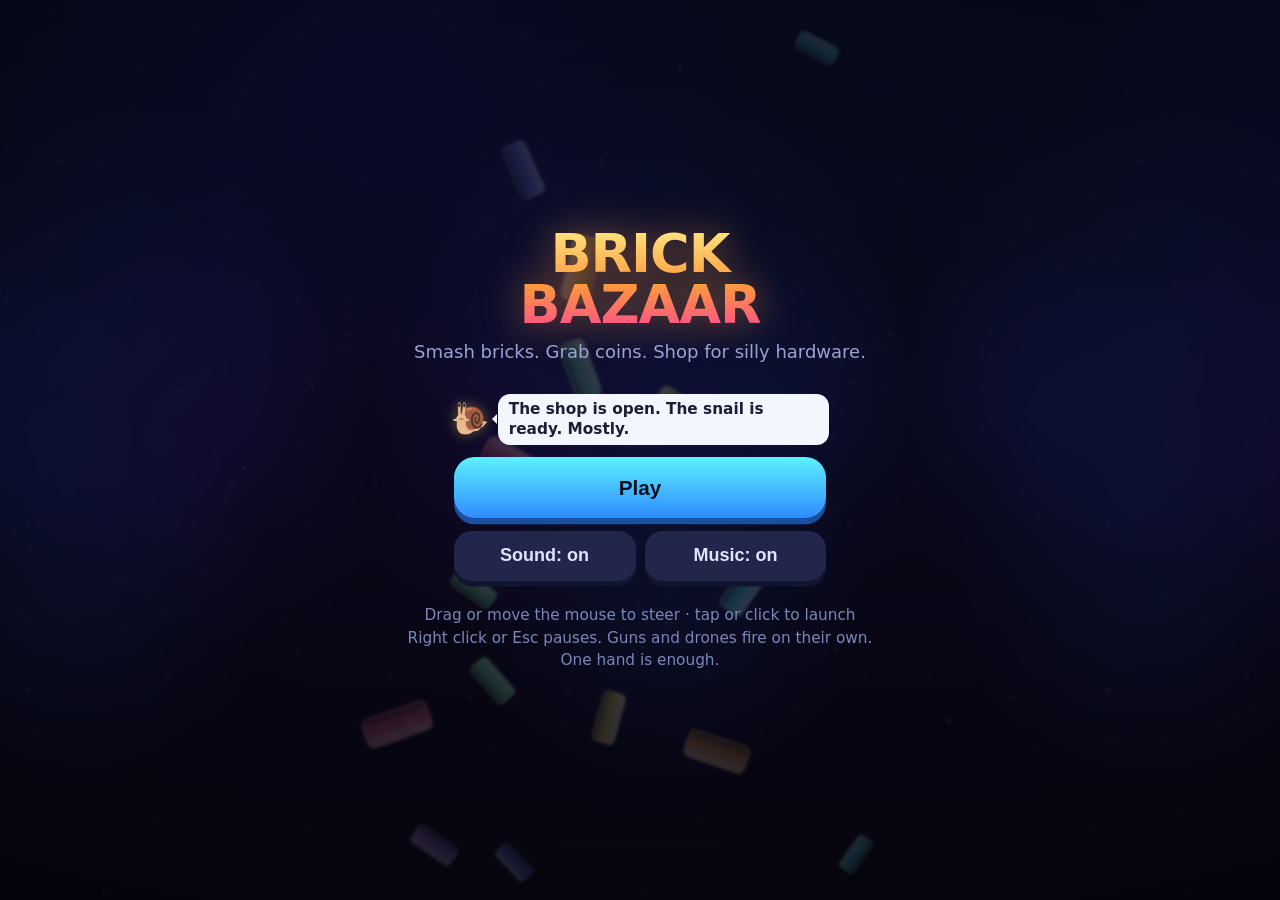
==== commit 0d006a03: "Brick Bazaar: starting pacts, and four small mechanics The starting kits made no difference after a " ====
--- a/brick-bazaar/index.html
+++ b/brick-bazaar/index.html
@@ -7,8 +7,8 @@
 <meta name="apple-mobile-web-app-capable" content="yes">
 <meta name="mobile-web-app-capable" content="yes">
 <title>Brick Bazaar</title>
-<link rel="stylesheet" href="style.css?v=27">
-<link rel="stylesheet" href="minigames.css?v=27">
+<link rel="stylesheet" href="style.css?v=28">
+<link rel="stylesheet" href="minigames.css?v=28">
 </head>
 <body>
 <div id="wrap">
@@ -16,15 +16,15 @@
   <button id="pauseBtn" aria-label="Pause">II</button>
   <div id="overlay"></div>
 </div>
-<script src="audio.js?v=27"></script>
-<script src="levels.js?v=27"></script>
-<script src="levels2.js?v=27"></script>
-<script src="lore.js?v=27"></script>
-<script src="snail.js?v=27"></script>
-<script src="minigames.js?v=27"></script>
-<script src="rounds.js?v=27"></script>
-<script src="foeart.js?v=27"></script>
-<script src="bossart.js?v=27"></script>
-<script src="game.js?v=27"></script>
+<script src="audio.js?v=28"></script>
+<script src="levels.js?v=28"></script>
+<script src="levels2.js?v=28"></script>
+<script src="lore.js?v=28"></script>
+<script src="snail.js?v=28"></script>
+<script src="minigames.js?v=28"></script>
+<script src="rounds.js?v=28"></script>
+<script src="foeart.js?v=28"></script>
+<script src="bossart.js?v=28"></script>
+<script src="game.js?v=28"></script>
 </body>
 </html>
--- a/brick-bazaar/style.css
+++ b/brick-bazaar/style.css
@@ -181,6 +181,12 @@
 .stk.on b { color: #ffffff; }
 .stat.life { font-size: 0.85em; color: #9aa3d6; margin-top: 0.8em; }
 .relic.kit { padding-top: 0.5em; padding-bottom: 0.5em; }
+.relic.pact { opacity: 0.86; }
+.relic.pact.on { opacity: 1; border-color: #ffe680; box-shadow: 0 0 1.4em #ffd84a88; background: linear-gradient(160deg, #3a3168, #1c2146); }
+.boon { color: #9cf5b4; }
+.curse { color: #ff9aa8; }
+.owned .boon, .owned .curse { display: block; }
+.center > .lore { max-width: 26em; margin: 0.5em auto; text-align: left; }
 .big:disabled { opacity: 0.45; cursor: default; }
 .crash { max-width: 19em; margin: 0 auto; background: #c9ccd6; color: #15171f; border: 2px solid #ffffff; border-right-color: #6a6f80; border-bottom-color: #6a6f80; text-align: left; font-family: Tahoma, Verdana, sans-serif; }
 .crash .ct { background: #1b2a8a; color: #ffffff; font-weight: 700; font-size: 0.85em; padding: 0.35em 0.6em; }
